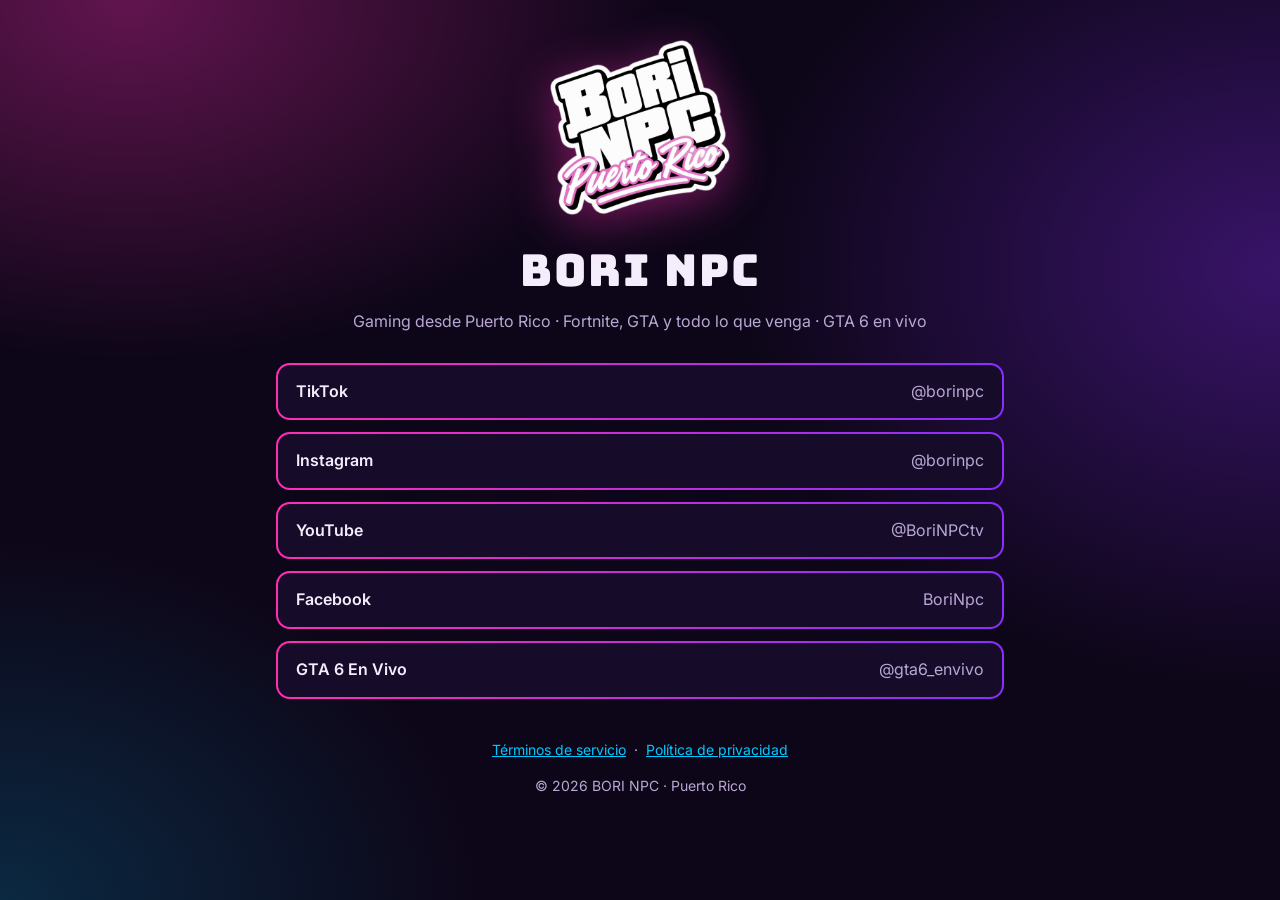
==== index.html @ d44c27aa "Web de BORI NPC: inicio, terminos y privacidad" ====
<!doctype html>
<html lang="es">
<head>
<meta charset="utf-8">
<meta name="viewport" content="width=device-width,initial-scale=1">
<title>BORI NPC</title>
<meta name="description" content="BORI NPC — gaming desde Puerto Rico: Fortnite, GTA y más. Clips, directos y noticias de GTA 6.">
<link rel="icon" href="logo.png">
<link rel="preconnect" href="https://fonts.googleapis.com">
<link href="https://fonts.googleapis.com/css2?family=Bungee&family=Inter:wght@400;600;800&display=swap" rel="stylesheet">
<link rel="stylesheet" href="estilo.css">
</head>
<body>
<div class="envoltura">
  <header>
    <img src="logo.png" alt="Logo BORI NPC Puerto Rico">
    <h1>BORI NPC</h1>
    <p class="lema">Gaming desde Puerto Rico · Fortnite, GTA y todo lo que venga · GTA 6 en vivo</p>
  </header>
  <nav class="redes">
    <a href="https://www.tiktok.com/@borinpc">TikTok <span>@borinpc</span></a>
    <a href="https://www.instagram.com/borinpc/">Instagram <span>@borinpc</span></a>
    <a href="https://www.youtube.com/@BoriNPCtv">YouTube <span>@BoriNPCtv</span></a>
    <a href="https://www.facebook.com/profile.php?id=61595860453037">Facebook <span>BoriNpc</span></a>
    <a href="https://www.instagram.com/gta6_envivo/">GTA 6 En Vivo <span>@gta6_envivo</span></a>
  </nav>
  <footer>
    <a href="terminos.html">Términos de servicio</a>·<a href="privacidad.html">Política de privacidad</a>
    <p>© 2026 BORI NPC · Puerto Rico</p>
  </footer>
</div>
</body>
</html>
---- estilo.css ----
:root{--rosa:#ff2fb3;--violeta:#8a2dff;--cian:#00c8ff;--fondo:#0d0618;--texto:#f4eefc;--suave:#b9a8d4}
*{box-sizing:border-box}
html{color-scheme:dark}
body{margin:0;min-height:100vh;font-family:"Inter",system-ui,-apple-system,Segoe UI,Roboto,sans-serif;color:var(--texto);
  background:
   radial-gradient(900px 600px at 10% 0%,rgba(255,47,179,.35),transparent 60%),
   radial-gradient(900px 700px at 100% 30%,rgba(138,45,255,.35),transparent 60%),
   radial-gradient(800px 600px at 0% 100%,rgba(0,200,255,.18),transparent 60%),
   var(--fondo);line-height:1.6}
a{color:var(--cian)}
.envoltura{max-width:760px;margin:0 auto;padding:40px 16px 64px}
header{text-align:center}
header img{width:180px;height:auto;filter:drop-shadow(0 8px 24px rgba(255,47,179,.45))}
h1{font-family:"Bungee",Impact,sans-serif;font-weight:400;letter-spacing:2px;font-size:clamp(28px,6vw,44px);margin:12px 0 4px}
.lema{color:var(--suave);margin:0 0 28px}
.redes{display:grid;gap:12px}
.redes a{display:flex;justify-content:space-between;align-items:center;padding:14px 18px;border-radius:14px;text-decoration:none;
  color:var(--texto);background:rgba(255,255,255,.06);border:2px solid transparent;
  background-image:linear-gradient(#170b2a,#170b2a),linear-gradient(90deg,var(--rosa),var(--violeta));
  background-origin:border-box;background-clip:padding-box,border-box;font-weight:600}
.redes a span{color:var(--suave);font-weight:400}
.redes a:hover{transform:translateY(-1px)}
main.legal h1{font-family:"Inter",sans-serif;font-weight:800;letter-spacing:0;font-size:30px}
main.legal h2{font-size:19px;margin-top:28px;color:#fff}
main.legal p,main.legal li{color:#ddd3ee}
.volver{display:inline-block;margin-bottom:12px}
footer{margin-top:40px;text-align:center;color:var(--suave);font-size:14px}
footer a{margin:0 8px}
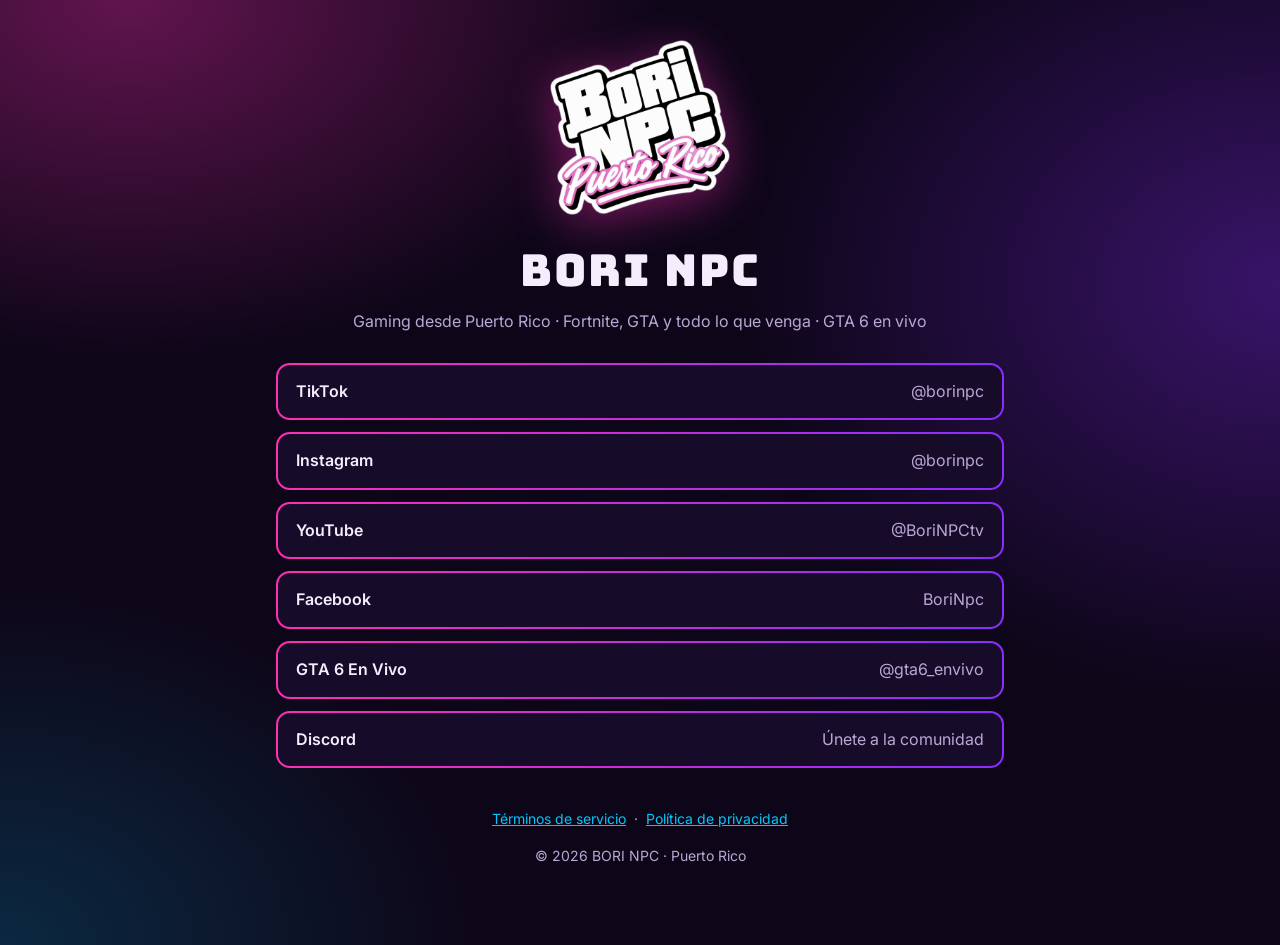
==== commit 65054265: "Agrega boton de Discord" ====
--- a/index.html
+++ b/index.html
@@ -23,6 +23,7 @@
     <a href="https://www.youtube.com/@BoriNPCtv">YouTube <span>@BoriNPCtv</span></a>
     <a href="https://www.facebook.com/profile.php?id=61595860453037">Facebook <span>BoriNpc</span></a>
     <a href="https://www.instagram.com/gta6_envivo/">GTA 6 En Vivo <span>@gta6_envivo</span></a>
+    <a href="https://discord.gg/JPfJE8FxJ">Discord <span>Únete a la comunidad</span></a>
   </nav>
   <footer>
     <a href="terminos.html">Términos de servicio</a>·<a href="privacidad.html">Política de privacidad</a>
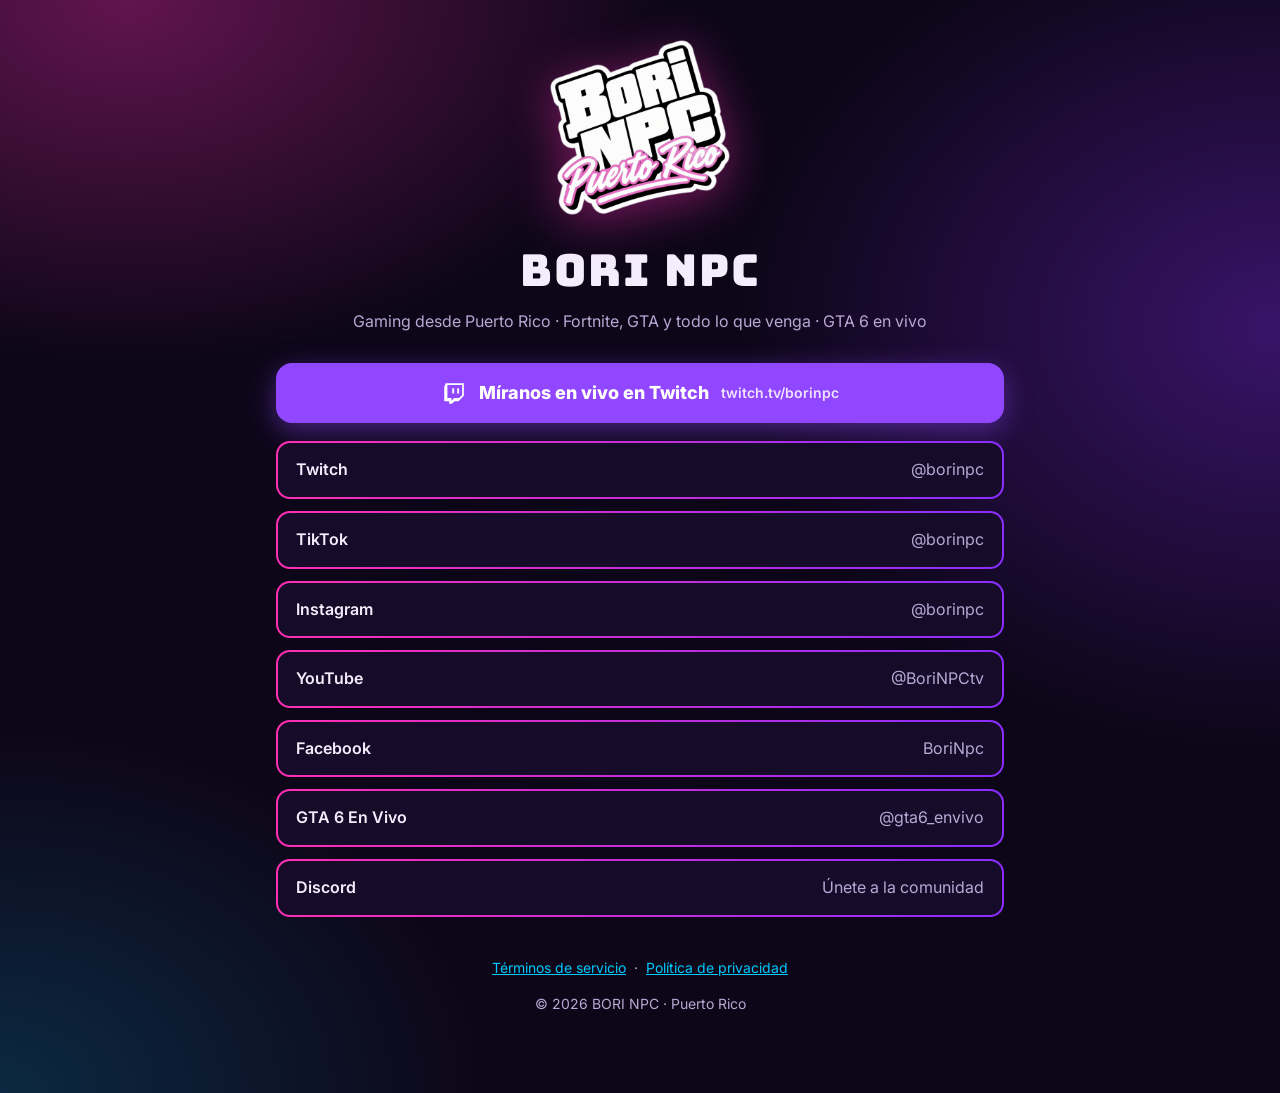
==== commit 1cb567b3: "Añadir botón de Twitch" ====
--- a/index.html
+++ b/index.html
@@ -17,7 +17,12 @@
     <h1>BORI NPC</h1>
     <p class="lema">Gaming desde Puerto Rico · Fortnite, GTA y todo lo que venga · GTA 6 en vivo</p>
   </header>
+  <a class="twitch-cta" href="https://www.twitch.tv/borinpc">
+    <svg viewBox="0 0 24 24" aria-hidden="true"><path fill="currentColor" d="M4.3 3 3 6.4v13.1h4.5V22h2.6l2.5-2.5h3.6l4.9-4.9V3H4.3Zm15.2 10.8-2.8 2.8h-4.5l-2.5 2.5v-2.5H5.9V4.7h13.6v9.1ZM16.7 7.5v4.9H15V7.5h1.7Zm-4.6 0v4.9h-1.7V7.5h1.7Z"/></svg>
+    <span class="t">Míranos en vivo en Twitch</span><span class="h">twitch.tv/borinpc</span>
+  </a>
   <nav class="redes">
+    <a href="https://www.twitch.tv/borinpc">Twitch <span>@borinpc</span></a>
     <a href="https://www.tiktok.com/@borinpc">TikTok <span>@borinpc</span></a>
     <a href="https://www.instagram.com/borinpc/">Instagram <span>@borinpc</span></a>
     <a href="https://www.youtube.com/@BoriNPCtv">YouTube <span>@BoriNPCtv</span></a>
--- a/estilo.css
+++ b/estilo.css
@@ -26,3 +26,8 @@
 .volver{display:inline-block;margin-bottom:12px}
 footer{margin-top:40px;text-align:center;color:var(--suave);font-size:14px}
 footer a{margin:0 8px}
+.twitch-cta{display:flex;align-items:center;gap:12px;flex-wrap:wrap;justify-content:center;margin:0 0 18px;padding:16px 20px;border-radius:16px;
+  background:#9146ff;color:#fff;text-decoration:none;font-weight:800;font-size:18px;box-shadow:0 8px 28px rgba(145,70,255,.45);transition:transform .15s,box-shadow .15s}
+.twitch-cta svg{width:26px;height:26px;flex:none}
+.twitch-cta .h{font-weight:600;font-size:14px;opacity:.85}
+.twitch-cta:hover{transform:translateY(-2px);box-shadow:0 12px 34px rgba(145,70,255,.6)}
